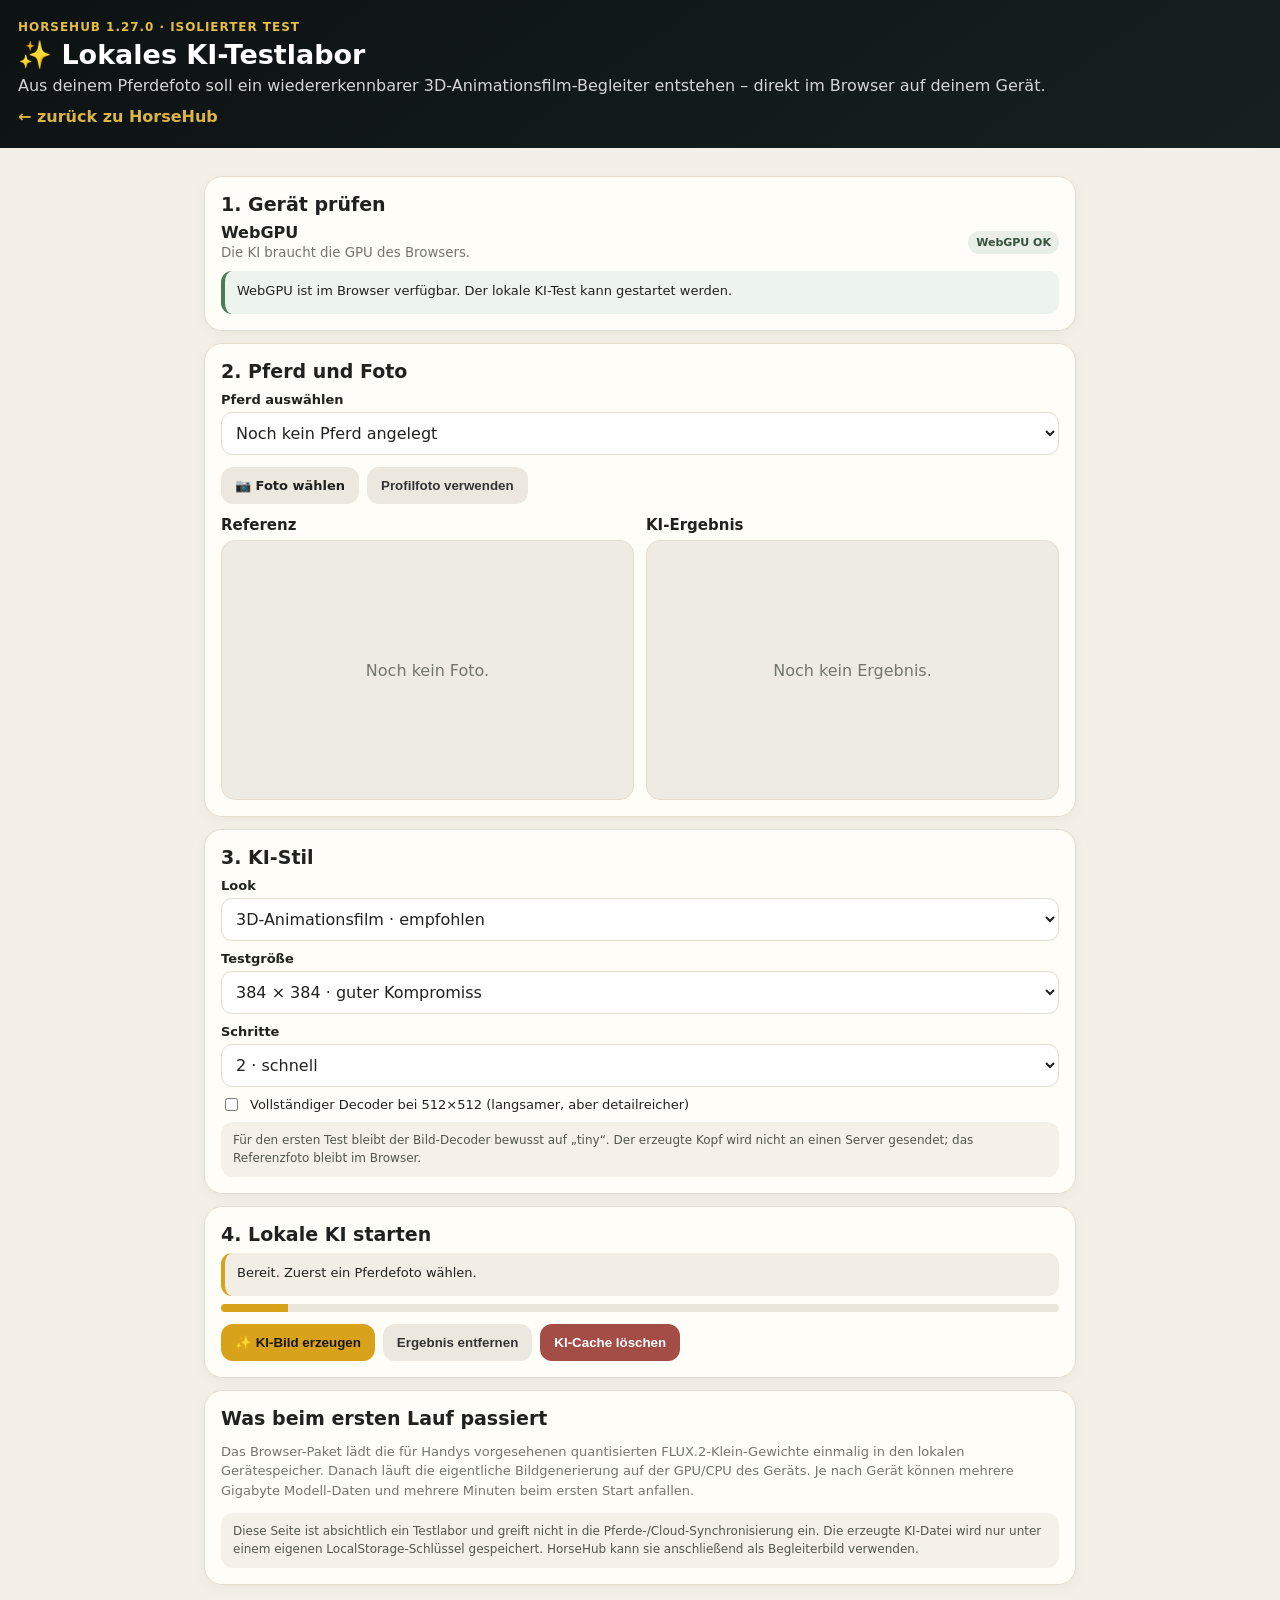
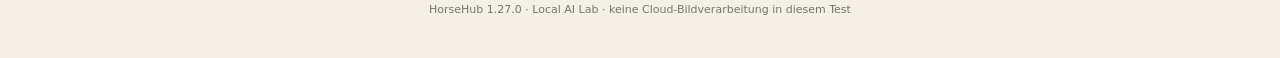
==== horse-companion-ai-lab.html @ 8774c2db "Add files via upload" ====
<!doctype html>
<html lang="de">
<head>
<meta charset="utf-8">
<meta name="viewport" content="width=device-width, initial-scale=1, viewport-fit=cover">
<meta name="theme-color" content="#111517">
<title>HorseHub – Lokales KI-Testlabor</title>
<style>
:root{--bg:#f4efe7;--card:#fffdf8;--ink:#20221f;--muted:#73756e;--accent:#d9a21b;--dark:#111617;--line:#e4dccf;--ok:#4c7b59;--warn:#98611c}
*{box-sizing:border-box}body{margin:0;background:var(--bg);color:var(--ink);font-family:system-ui,-apple-system,BlinkMacSystemFont,"Segoe UI",sans-serif}header{background:linear-gradient(145deg,#0d1213,#17201f);color:#fff;padding:20px 18px 22px}header .eyebrow{font-size:12px;letter-spacing:.08em;text-transform:uppercase;color:#e5bd45;font-weight:800}header h1{margin:5px 0 3px;font-size:27px}header p{margin:0;opacity:.82;line-height:1.45}main{max-width:900px;margin:auto;padding:16px 14px 42px}.card{background:var(--card);border:1px solid var(--line);border-radius:18px;padding:16px;margin:12px 0;box-shadow:0 3px 14px #0000000b}h2{font-size:19px;margin:0 0 8px}h3{font-size:15px;margin:0 0 6px}p{line-height:1.5}.muted{color:var(--muted);font-size:13px}.grid{display:grid;grid-template-columns:repeat(auto-fit,minmax(220px,1fr));gap:12px}.preview{background:#eeebe4;border:1px solid var(--line);border-radius:14px;min-height:260px;display:flex;align-items:center;justify-content:center;overflow:hidden}.preview img{display:block;width:100%;height:100%;max-height:420px;object-fit:contain}.empty{padding:26px;text-align:center;color:var(--muted)}label{display:block;font-size:13px;font-weight:700;margin:10px 0 5px}select,input[type=file]{width:100%;padding:10px;border:1px solid var(--line);border-radius:11px;background:#fff;color:var(--ink);font:inherit}button{border:0;border-radius:12px;padding:11px 14px;background:var(--accent);color:#161616;font-weight:800;cursor:pointer}button.secondary{background:#ece8df;color:#333}button.danger{background:#a44d47;color:#fff}button:disabled{opacity:.55;cursor:not-allowed}.actions{display:flex;gap:8px;flex-wrap:wrap;margin-top:12px}.status{padding:11px 12px;border-radius:11px;background:#f2eee6;border-left:4px solid var(--accent);font-size:13px;line-height:1.4;min-height:43px}.status.ok{border-left-color:var(--ok);background:#edf4ee}.status.warn{border-left-color:var(--warn);background:#fff4e4}.pill{display:inline-block;padding:5px 8px;border-radius:999px;background:#e9eee8;color:#35523d;font-size:11px;font-weight:800}.note{padding:10px 12px;border-radius:12px;background:#f5f1e9;color:#52564e;font-size:12px;line-height:1.45}.progress{height:8px;border-radius:99px;background:#ebe6dc;overflow:hidden;margin-top:8px}.progress>span{display:block;height:100%;width:8%;background:var(--accent);transition:width .25s ease}.model-box{display:grid;grid-template-columns:1fr auto;gap:12px;align-items:center}.model-box b{display:block}.model-box small{color:var(--muted)}.check{display:flex;gap:9px;align-items:center;margin:8px 0;font-size:13px;font-weight:500}.check input{width:auto}.footer{color:var(--muted);font-size:11px;text-align:center;margin-top:18px}.back{display:inline-block;margin-top:10px;color:#dcb545;text-decoration:none;font-weight:700}@media(max-width:520px){.preview{min-height:210px}.card{padding:14px}}
</style>
</head>
<body>
<header>
  <div class="eyebrow">HorseHub 1.27.0 · isolierter Test</div>
  <h1>✨ Lokales KI-Testlabor</h1>
  <p>Aus deinem Pferdefoto soll ein wiedererkennbarer 3D-Animationsfilm-Begleiter entstehen – direkt im Browser auf deinem Gerät.</p>
  <a class="back" href="./index.html">← zurück zu HorseHub</a>
</header>
<main>
  <section class="card">
    <h2>1. Gerät prüfen</h2>
    <div class="model-box"><div><b>WebGPU</b><small>Die KI braucht die GPU des Browsers.</small></div><span id="gpuBadge" class="pill">prüfe …</span></div>
    <div id="gpuNote" class="status" style="margin-top:10px">Prüfe Browser und GPU …</div>
  </section>

  <section class="card">
    <h2>2. Pferd und Foto</h2>
    <label for="horseSelect">Pferd auswählen</label>
    <select id="horseSelect"></select>
    <div class="actions">
      <label style="margin:0;display:inline-flex;align-items:center;gap:8px;background:#ece8df;border-radius:12px;padding:11px 14px;cursor:pointer"><span>📷 Foto wählen</span><input id="photoInput" type="file" accept="image/*" style="display:none"></label>
      <button id="useProfile" type="button" class="secondary">Profilfoto verwenden</button>
    </div>
    <div class="grid" style="margin-top:12px">
      <div><h3>Referenz</h3><div id="sourcePreview" class="preview"><div class="empty">Noch kein Foto.</div></div></div>
      <div><h3>KI-Ergebnis</h3><div id="resultPreview" class="preview"><div class="empty">Noch kein Ergebnis.</div></div></div>
    </div>
  </section>

  <section class="card">
    <h2>3. KI-Stil</h2>
    <label for="styleSelect">Look</label>
    <select id="styleSelect">
      <option value="film">3D-Animationsfilm · empfohlen</option>
      <option value="realism">3D + möglichst realistisch</option>
      <option value="friendly">3D + freundlicher Begleiter</option>
    </select>
    <label for="qualitySelect">Testgröße</label>
    <select id="qualitySelect">
      <option value="256">256 × 256 · schneller Ersttest</option>
      <option value="384" selected>384 × 384 · guter Kompromiss</option>
      <option value="512">512 × 512 · höhere Qualität</option>
    </select>
    <label for="stepsSelect">Schritte</label>
    <select id="stepsSelect">
      <option value="2" selected>2 · schnell</option>
      <option value="4">4 · schärfer, deutlich langsamer</option>
    </select>
    <label class="check"><input id="fullDecode" type="checkbox"> Vollständiger Decoder bei 512×512 (langsamer, aber detailreicher)</label>
    <div class="note">Für den ersten Test bleibt der Bild-Decoder bewusst auf „tiny“. Der erzeugte Kopf wird nicht an einen Server gesendet; das Referenzfoto bleibt im Browser.</div>
  </section>

  <section class="card">
    <h2>4. Lokale KI starten</h2>
    <div id="status" class="status">Bereit. Zuerst ein Pferdefoto wählen.</div>
    <div class="progress"><span id="progressBar"></span></div>
    <div class="actions">
      <button id="generateBtn" type="button">✨ KI-Bild erzeugen</button>
      <button id="clearResultBtn" type="button" class="secondary">Ergebnis entfernen</button>
      <button id="clearCacheBtn" type="button" class="danger">KI-Cache löschen</button>
    </div>
  </section>

  <section class="card">
    <h2>Was beim ersten Lauf passiert</h2>
    <p class="muted">Das Browser-Paket lädt die für Handys vorgesehenen quantisierten FLUX.2-Klein-Gewichte einmalig in den lokalen Gerätespeicher. Danach läuft die eigentliche Bildgenerierung auf der GPU/CPU des Geräts. Je nach Gerät können mehrere Gigabyte Modell-Daten und mehrere Minuten beim ersten Start anfallen.</p>
    <div class="note">Diese Seite ist absichtlich ein Testlabor und greift nicht in die Pferde-/Cloud-Synchronisierung ein. Die erzeugte KI-Datei wird nur unter einem eigenen LocalStorage-Schlüssel gespeichert. HorseHub kann sie anschließend als Begleiterbild verwenden.</div>
  </section>

  <div class="footer">HorseHub 1.27.0 · Local AI Lab · keine Cloud-Bildverarbeitung in diesem Test</div>
</main>
<script src="./horse-companion-ai.js?v=1.27.0"></script>
<script>
(()=>{
  'use strict';
  const AI_KEY='hhCompanionPhotoAI_v1';
  const META_KEY='hhCompanionPhotoAIMeta_v1';
  const PHOTO_KEY='hhCompanionPhotoOriginal_v1';
  const HORSE_KEY='horses';
  const SETTINGS_KEY='hhCompanionSettings_v1';
  const $=id=>document.getElementById(id);
  let source='';
  const read=(k,d)=>{try{return localStorage.getItem(k)||d}catch(_){return d}};
  const readJson=(k,d)=>{try{return JSON.parse(localStorage.getItem(k)||JSON.stringify(d))}catch(_){return d}};
  const esc=s=>String(s??'').replace(/[&<>"']/g,c=>({'&':'&amp;','<':'&lt;','>':'&gt;','"':'&quot;',"'":'&#39;'}[c]));
  function horses(){const hs=readJson(HORSE_KEY,[]);return Array.isArray(hs)?hs:[]}
  function selectedHorse(){const hs=horses();const settings=readJson(SETTINGS_KEY,{});return hs.find(h=>String(h.id)===String(settings.horseId))||hs[0]||null}
  function currentHorse(){const id=$('horseSelect').value;return horses().find(h=>String(h.id)===String(id))||selectedHorse()}
  function setStatus(text,kind=''){const el=$('status');el.className='status '+kind;el.textContent=text}
  function setProgress(f){$('progressBar').style.width=Math.max(0,Math.min(100,f*100))+'%'}
  function renderSource(){const box=$('sourcePreview');box.innerHTML=source?`<img src="${source}" alt="Pferd Referenz">`:'<div class="empty">Noch kein Foto.</div>'}
  function renderResult(){const src=read(AI_KEY,'');$('resultPreview').innerHTML=src?`<img src="${src}" alt="KI Ergebnis">`:'<div class="empty">Noch kein Ergebnis.</div>'}
  function loadHorseOptions(){const hs=horses();const chosen=selectedHorse();$('horseSelect').innerHTML=hs.length?hs.map(h=>`<option value="${esc(h.id)}" ${chosen&&String(h.id)===String(chosen.id)?'selected':''}>${esc(h.name||'Unbenanntes Pferd')}</option>`).join(''):'<option value="">Noch kein Pferd angelegt</option>';const profile=selectedHorse()?.photo||'';const stored=read(PHOTO_KEY,'');source=stored||profile;renderSource();renderResult()}
  function setSourceFromFile(file){if(!file)return;if(file.size>20*1024*1024){setStatus('Bitte ein Bild unter 20 MB wählen.','warn');return}const fr=new FileReader();fr.onload=()=>{source=fr.result;renderSource();localStorage.removeItem(AI_KEY);localStorage.removeItem(META_KEY);renderResult();setStatus('Foto übernommen. Bereit für den KI-Test.','ok')};fr.readAsDataURL(file)}
  function setSourceFromProfile(){const h=currentHorse();if(!h?.photo){setStatus('Das ausgewählte Pferd hat kein gespeichertes Profilfoto.','warn');return}source=h.photo;localStorage.setItem(PHOTO_KEY,h.photo);localStorage.removeItem(AI_KEY);localStorage.removeItem(META_KEY);renderSource();renderResult();setStatus('Profilfoto als Referenz übernommen.','ok')}
  async function run(){if(!source){setStatus('Bitte zuerst ein Pferdefoto auswählen oder das Profilfoto übernehmen.','warn');return}if(!window.HorseHubAI){setStatus('KI-Modul nicht geladen. Bitte Seite neu laden.','warn');return}const width=Number($('qualitySelect').value);const steps=Number($('stepsSelect').value);const fullDecode=$('fullDecode').checked;const style=$('styleSelect').value;$('generateBtn').disabled=true;$('clearCacheBtn').disabled=true;setProgress(.02);setStatus('Starte lokale KI …');const onStatus=e=>{const msg=e.detail||'KI läuft …';setStatus(msg);const m=String(msg).match(/(\d+)%/);if(m)setProgress(Number(m[1])/100)};window.addEventListener('hh-ai-status',onStatus);try{const result=await window.HorseHubAI.generate({source,width,steps,style,fullDecode});if(result){$('resultPreview').innerHTML=`<img src="${result}" alt="Lokales KI Ergebnis">`;setStatus('Fertig. Das KI-Bild wurde lokal gespeichert. In HorseHub kann jetzt „KI-3D-Filmstil“ verwendet werden.','ok');setProgress(1)}else throw new Error('Keine Bildausgabe erhalten.')}catch(err){console.error(err);setStatus('KI-Test fehlgeschlagen: '+(err?.message||String(err)),'warn');setProgress(0)}finally{window.removeEventListener('hh-ai-status',onStatus);$('generateBtn').disabled=false;$('clearCacheBtn').disabled=false}}
  function clearResult(){localStorage.removeItem(AI_KEY);localStorage.removeItem(META_KEY);renderResult();setStatus('KI-Ergebnis entfernt. Das Referenzfoto bleibt erhalten.','ok');setProgress(0);window.dispatchEvent(new Event('hh-ai-updated'))}
  async function clearCache(){try{await window.HorseHubAI.clearCache();localStorage.removeItem(AI_KEY);localStorage.removeItem(META_KEY);renderResult();setStatus('Lokaler KI-Cache wurde entfernt. Beim nächsten Lauf müssen die Modell-Dateien erneut geladen werden.','ok');setProgress(0)}catch(err){setStatus(err?.message||String(err),'warn')}}
  function checkGpu(){const supported=window.HorseHubAI?.isSupported?.()??('gpu' in navigator);$('gpuBadge').textContent=supported?'WebGPU OK':'kein WebGPU';$('gpuBadge').style.background=supported?'#e9eee8':'#fff0dc';$('gpuBadge').style.color=supported?'#35523d':'#7b5423';$('gpuNote').className='status '+(supported?'ok':'warn');$('gpuNote').textContent=supported?'WebGPU ist im Browser verfügbar. Der lokale KI-Test kann gestartet werden.':'WebGPU ist hier nicht verfügbar. Bitte Chrome/Edge aktualisieren bzw. WebGPU aktivieren.'}
  $('photoInput').addEventListener('change',e=>setSourceFromFile(e.target.files?.[0]));$('useProfile').addEventListener('click',setSourceFromProfile);$('horseSelect').addEventListener('change',()=>{const h=currentHorse();if(h?.photo){source=h.photo;localStorage.setItem(PHOTO_KEY,h.photo);renderSource()} });$('generateBtn').addEventListener('click',run);$('clearResultBtn').addEventListener('click',clearResult);$('clearCacheBtn').addEventListener('click',clearCache);window.addEventListener('hh-ai-status',e=>{if(e.detail) setStatus(e.detail)});window.addEventListener('storage',e=>{if([HORSE_KEY,PHOTO_KEY,AI_KEY].includes(e.key)){loadHorseOptions()}});loadHorseOptions();checkGpu();
})();
</script>
</body>
</html>
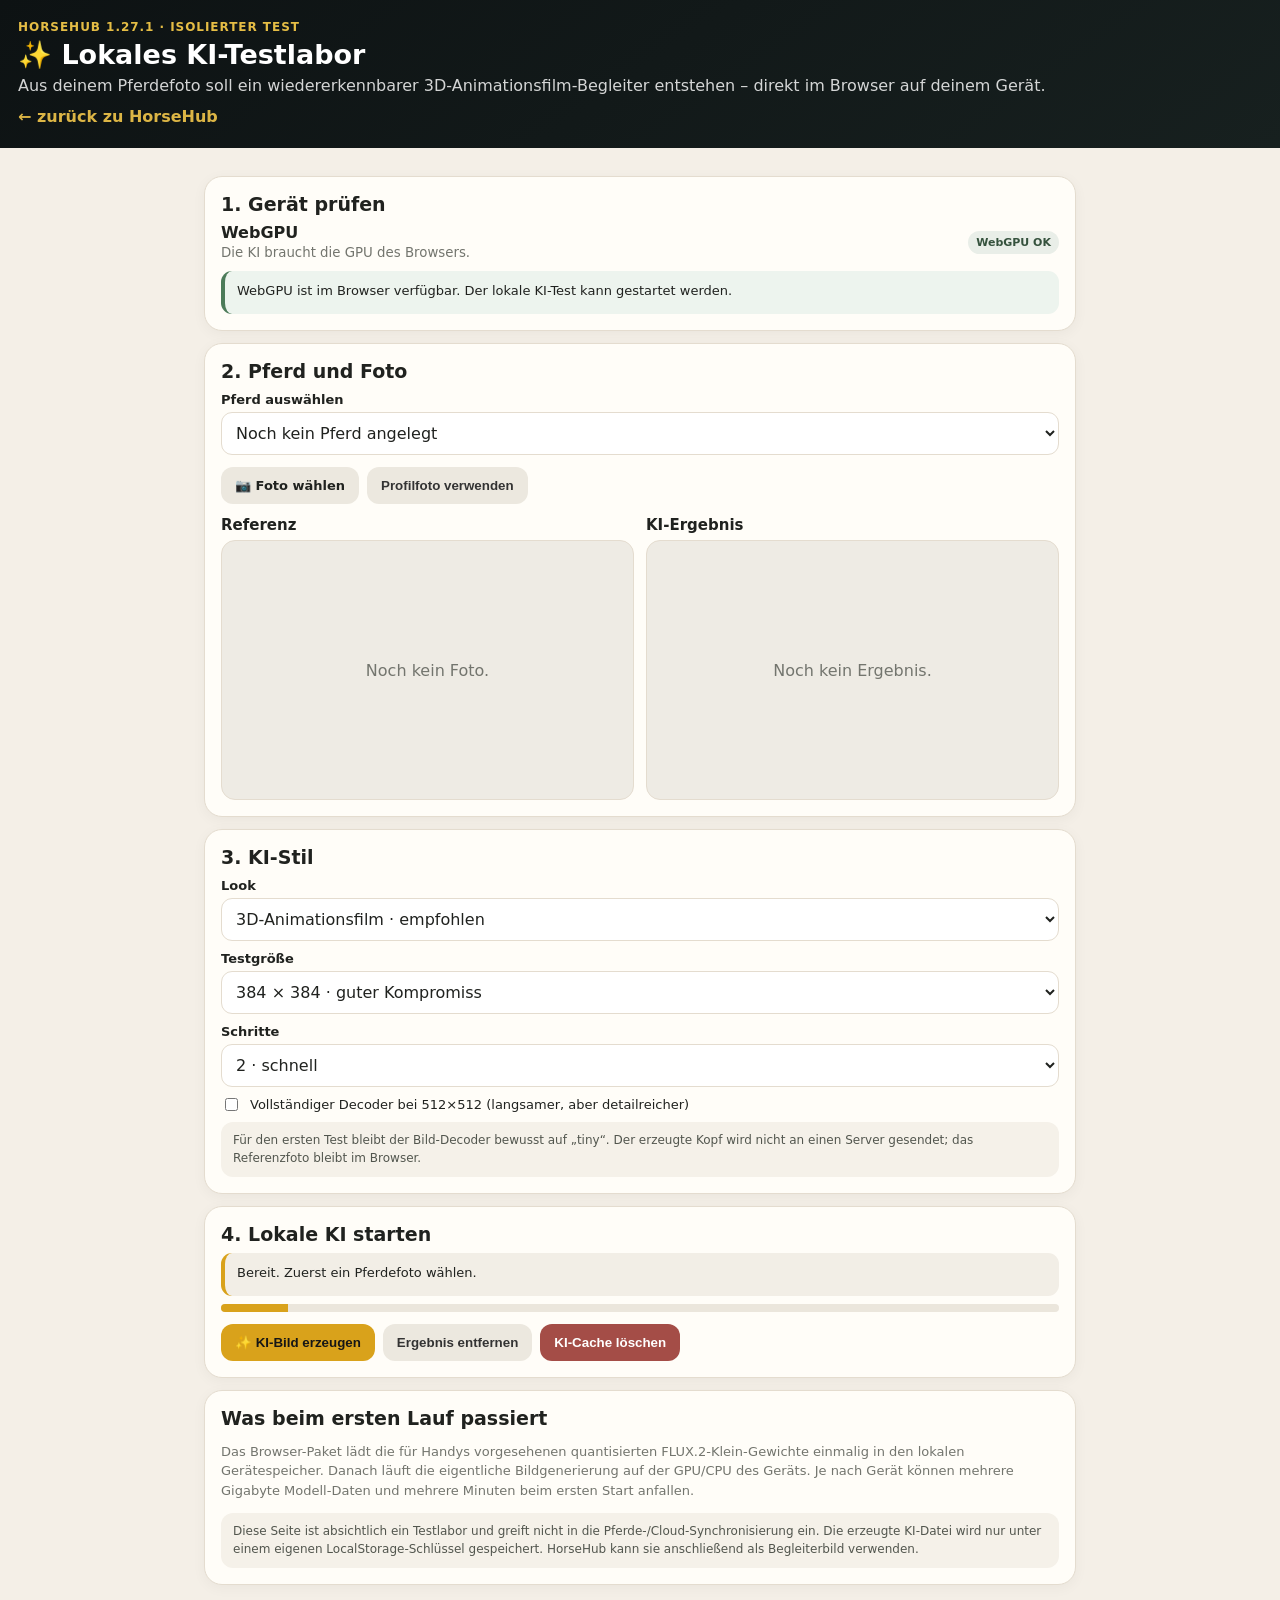
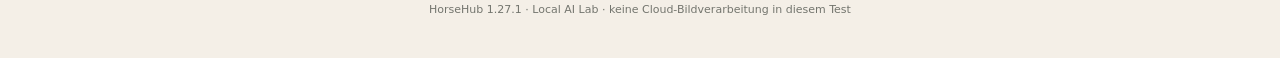
==== commit 88e0a543: "Add files via upload" ====
--- a/horse-companion-ai-lab.html
+++ b/horse-companion-ai-lab.html
@@ -12,7 +12,7 @@
 </head>
 <body>
 <header>
-  <div class="eyebrow">HorseHub 1.27.0 · isolierter Test</div>
+  <div class="eyebrow">HorseHub 1.27.1 · isolierter Test</div>
   <h1>✨ Lokales KI-Testlabor</h1>
   <p>Aus deinem Pferdefoto soll ein wiedererkennbarer 3D-Animationsfilm-Begleiter entstehen – direkt im Browser auf deinem Gerät.</p>
   <a class="back" href="./index.html">← zurück zu HorseHub</a>
@@ -78,9 +78,9 @@
     <div class="note">Diese Seite ist absichtlich ein Testlabor und greift nicht in die Pferde-/Cloud-Synchronisierung ein. Die erzeugte KI-Datei wird nur unter einem eigenen LocalStorage-Schlüssel gespeichert. HorseHub kann sie anschließend als Begleiterbild verwenden.</div>
   </section>
 
-  <div class="footer">HorseHub 1.27.0 · Local AI Lab · keine Cloud-Bildverarbeitung in diesem Test</div>
+  <div class="footer">HorseHub 1.27.1 · Local AI Lab · keine Cloud-Bildverarbeitung in diesem Test</div>
 </main>
-<script src="./horse-companion-ai.js?v=1.27.0"></script>
+<script src="./horse-companion-ai.js?v=1.27.1"></script>
 <script>
 (()=>{
   'use strict';
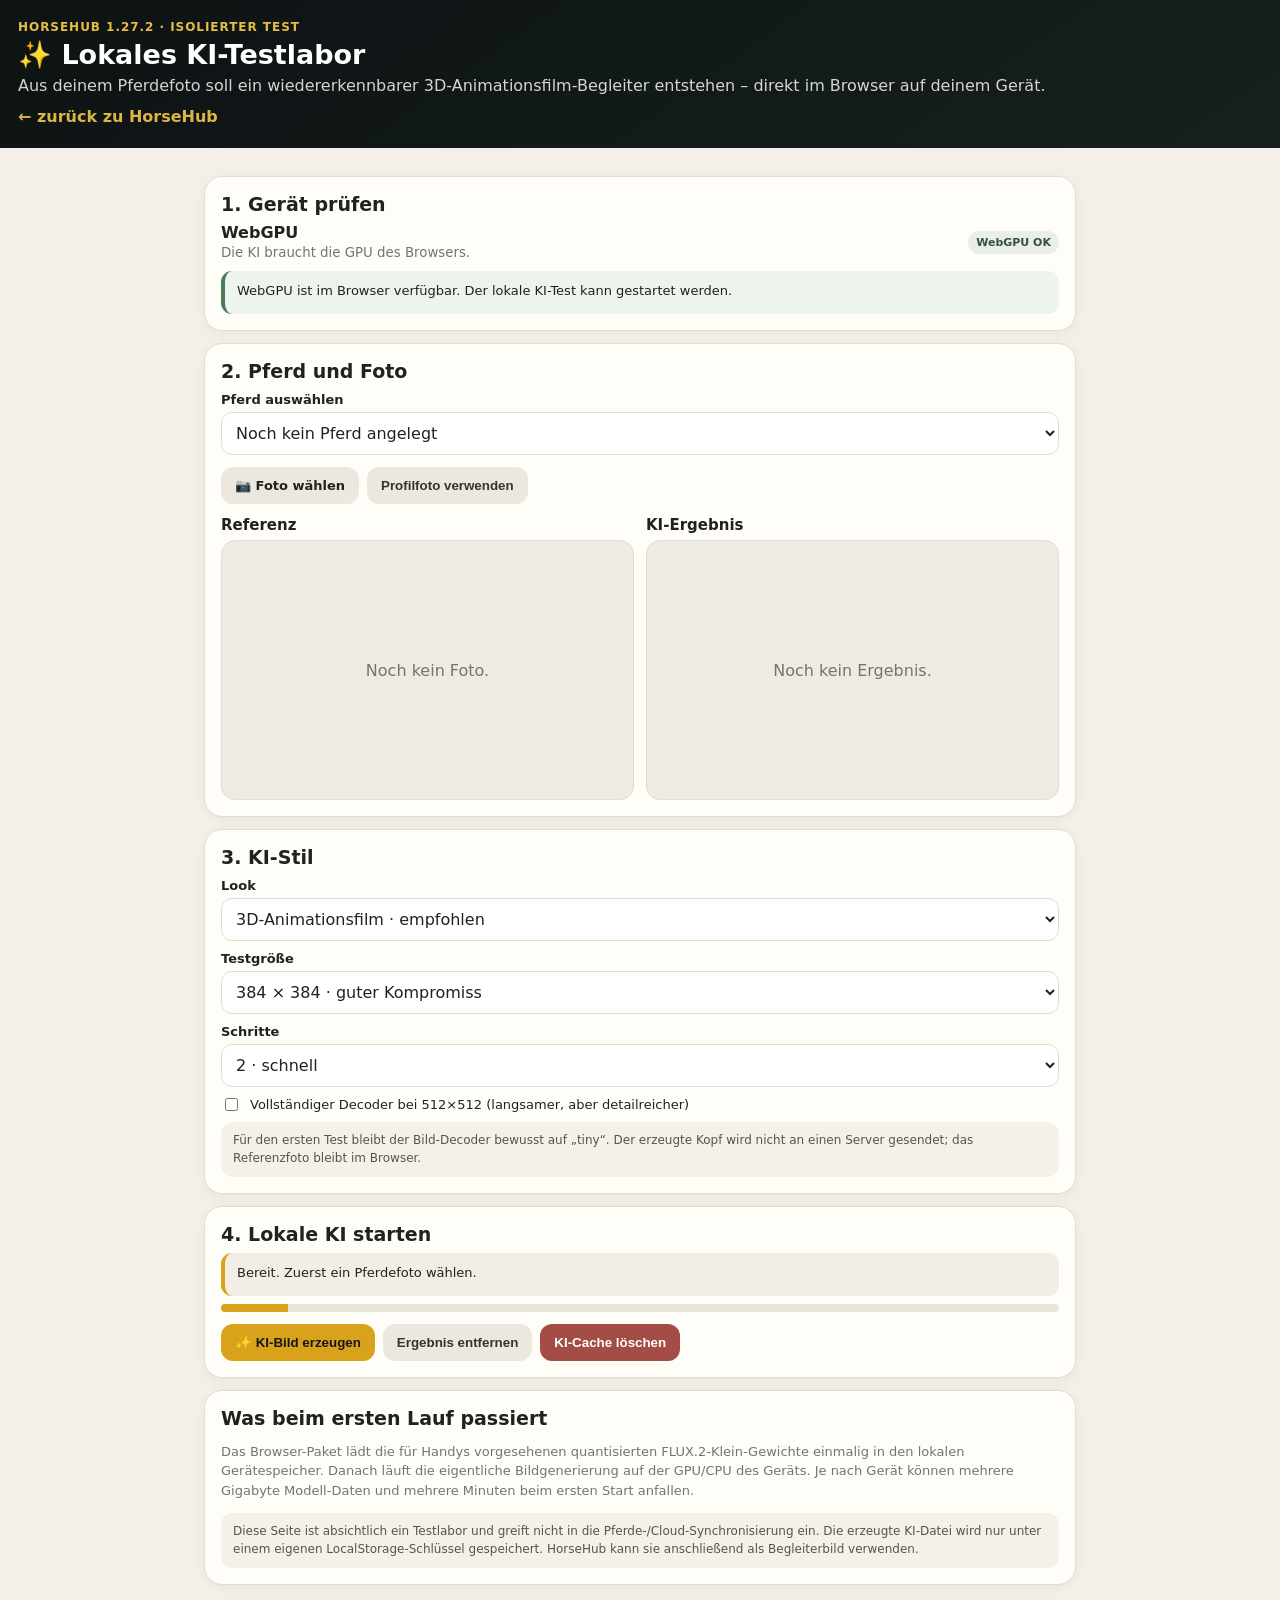
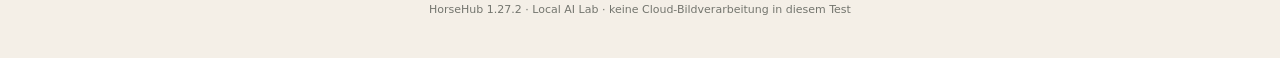
==== commit c84ab9aa: "Add files via upload" ====
--- a/horse-companion-ai-lab.html
+++ b/horse-companion-ai-lab.html
@@ -12,7 +12,7 @@
 </head>
 <body>
 <header>
-  <div class="eyebrow">HorseHub 1.27.1 · isolierter Test</div>
+  <div class="eyebrow">HorseHub 1.27.2 · isolierter Test</div>
   <h1>✨ Lokales KI-Testlabor</h1>
   <p>Aus deinem Pferdefoto soll ein wiedererkennbarer 3D-Animationsfilm-Begleiter entstehen – direkt im Browser auf deinem Gerät.</p>
   <a class="back" href="./index.html">← zurück zu HorseHub</a>
@@ -78,9 +78,9 @@
     <div class="note">Diese Seite ist absichtlich ein Testlabor und greift nicht in die Pferde-/Cloud-Synchronisierung ein. Die erzeugte KI-Datei wird nur unter einem eigenen LocalStorage-Schlüssel gespeichert. HorseHub kann sie anschließend als Begleiterbild verwenden.</div>
   </section>
 
-  <div class="footer">HorseHub 1.27.1 · Local AI Lab · keine Cloud-Bildverarbeitung in diesem Test</div>
+  <div class="footer">HorseHub 1.27.2 · Local AI Lab · keine Cloud-Bildverarbeitung in diesem Test</div>
 </main>
-<script src="./horse-companion-ai.js?v=1.27.1"></script>
+<script src="./horse-companion-ai.js?v=1.27.2"></script>
 <script>
 (()=>{
   'use strict';
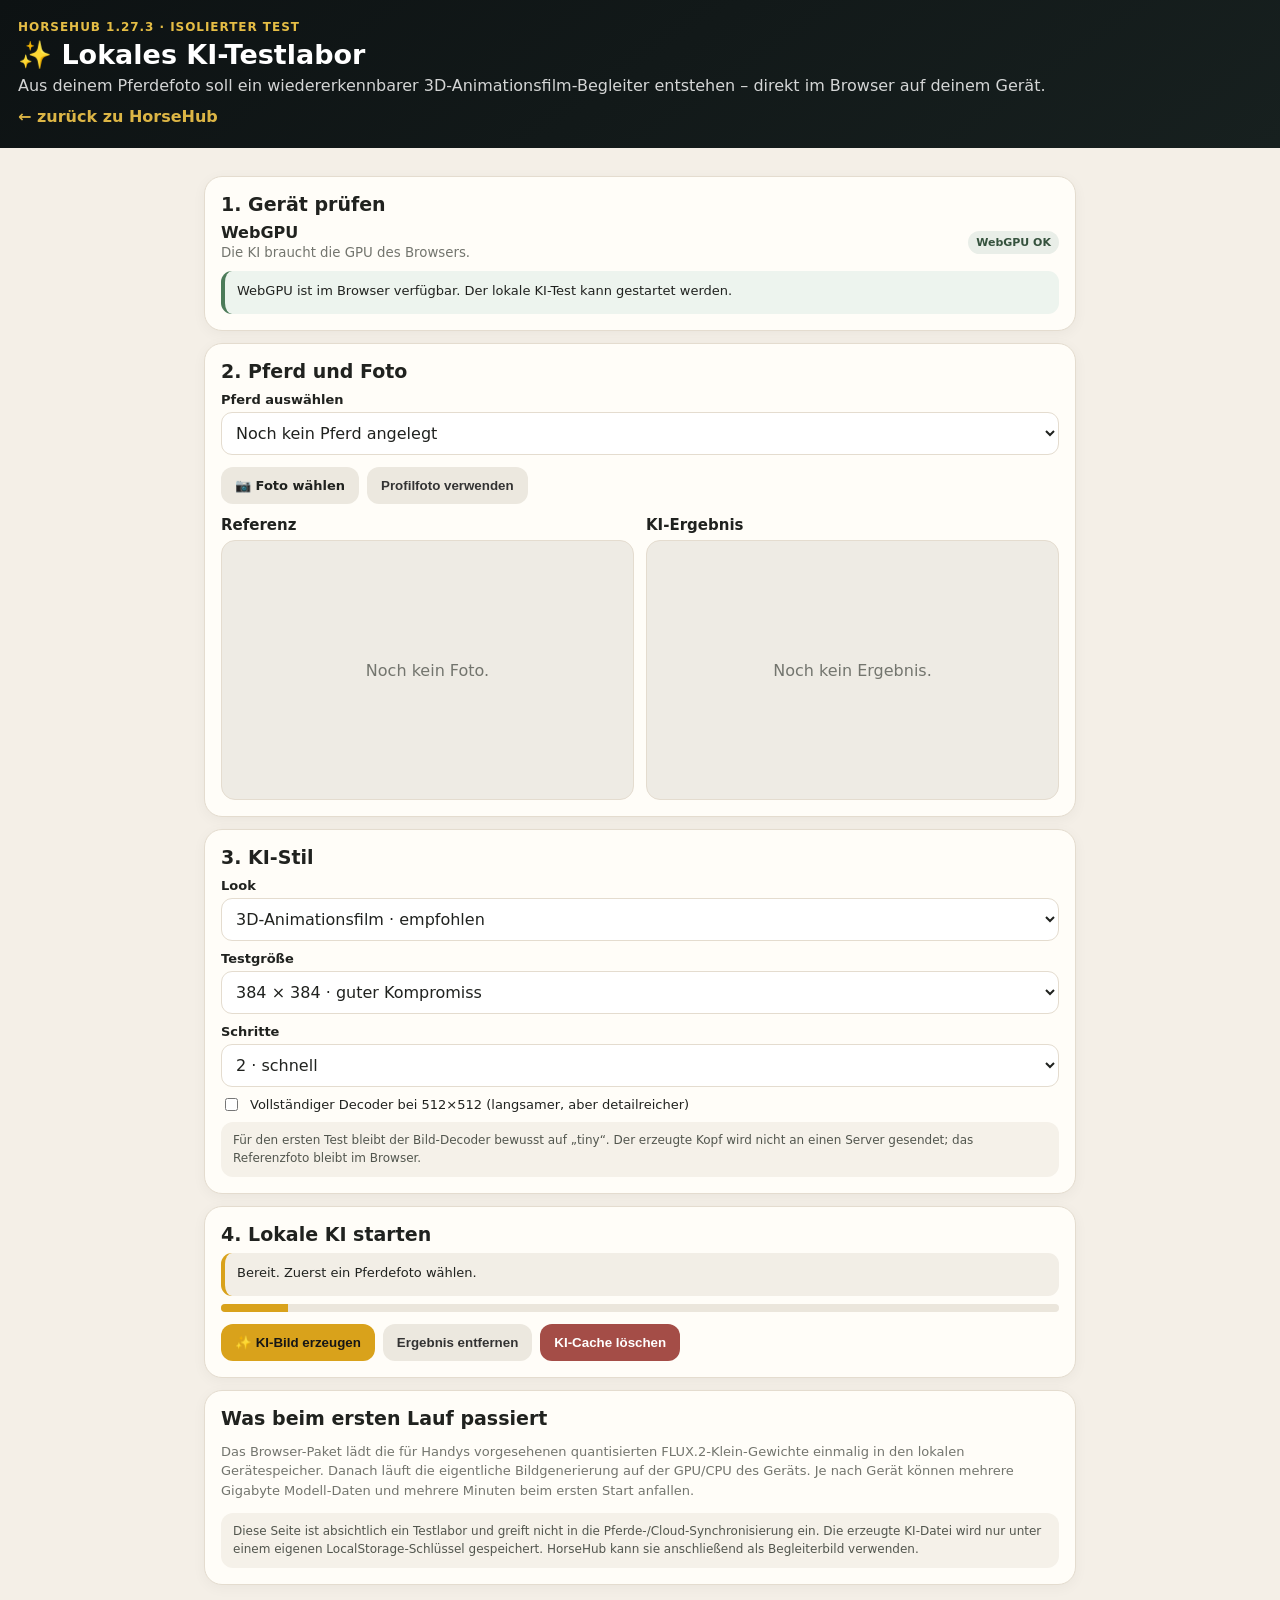
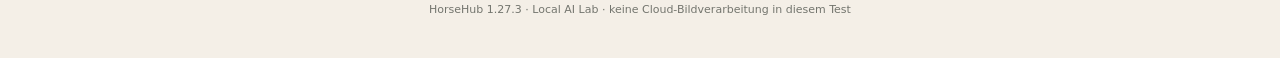
==== commit ce04f5fb: "Add files via upload" ====
--- a/horse-companion-ai-lab.html
+++ b/horse-companion-ai-lab.html
@@ -12,7 +12,7 @@
 </head>
 <body>
 <header>
-  <div class="eyebrow">HorseHub 1.27.2 · isolierter Test</div>
+  <div class="eyebrow">HorseHub 1.27.3 · isolierter Test</div>
   <h1>✨ Lokales KI-Testlabor</h1>
   <p>Aus deinem Pferdefoto soll ein wiedererkennbarer 3D-Animationsfilm-Begleiter entstehen – direkt im Browser auf deinem Gerät.</p>
   <a class="back" href="./index.html">← zurück zu HorseHub</a>
@@ -78,9 +78,9 @@
     <div class="note">Diese Seite ist absichtlich ein Testlabor und greift nicht in die Pferde-/Cloud-Synchronisierung ein. Die erzeugte KI-Datei wird nur unter einem eigenen LocalStorage-Schlüssel gespeichert. HorseHub kann sie anschließend als Begleiterbild verwenden.</div>
   </section>
 
-  <div class="footer">HorseHub 1.27.2 · Local AI Lab · keine Cloud-Bildverarbeitung in diesem Test</div>
+  <div class="footer">HorseHub 1.27.3 · Local AI Lab · keine Cloud-Bildverarbeitung in diesem Test</div>
 </main>
-<script src="./horse-companion-ai.js?v=1.27.2"></script>
+<script src="./horse-companion-ai.js?v=1.27.3"></script>
 <script>
 (()=>{
   'use strict';
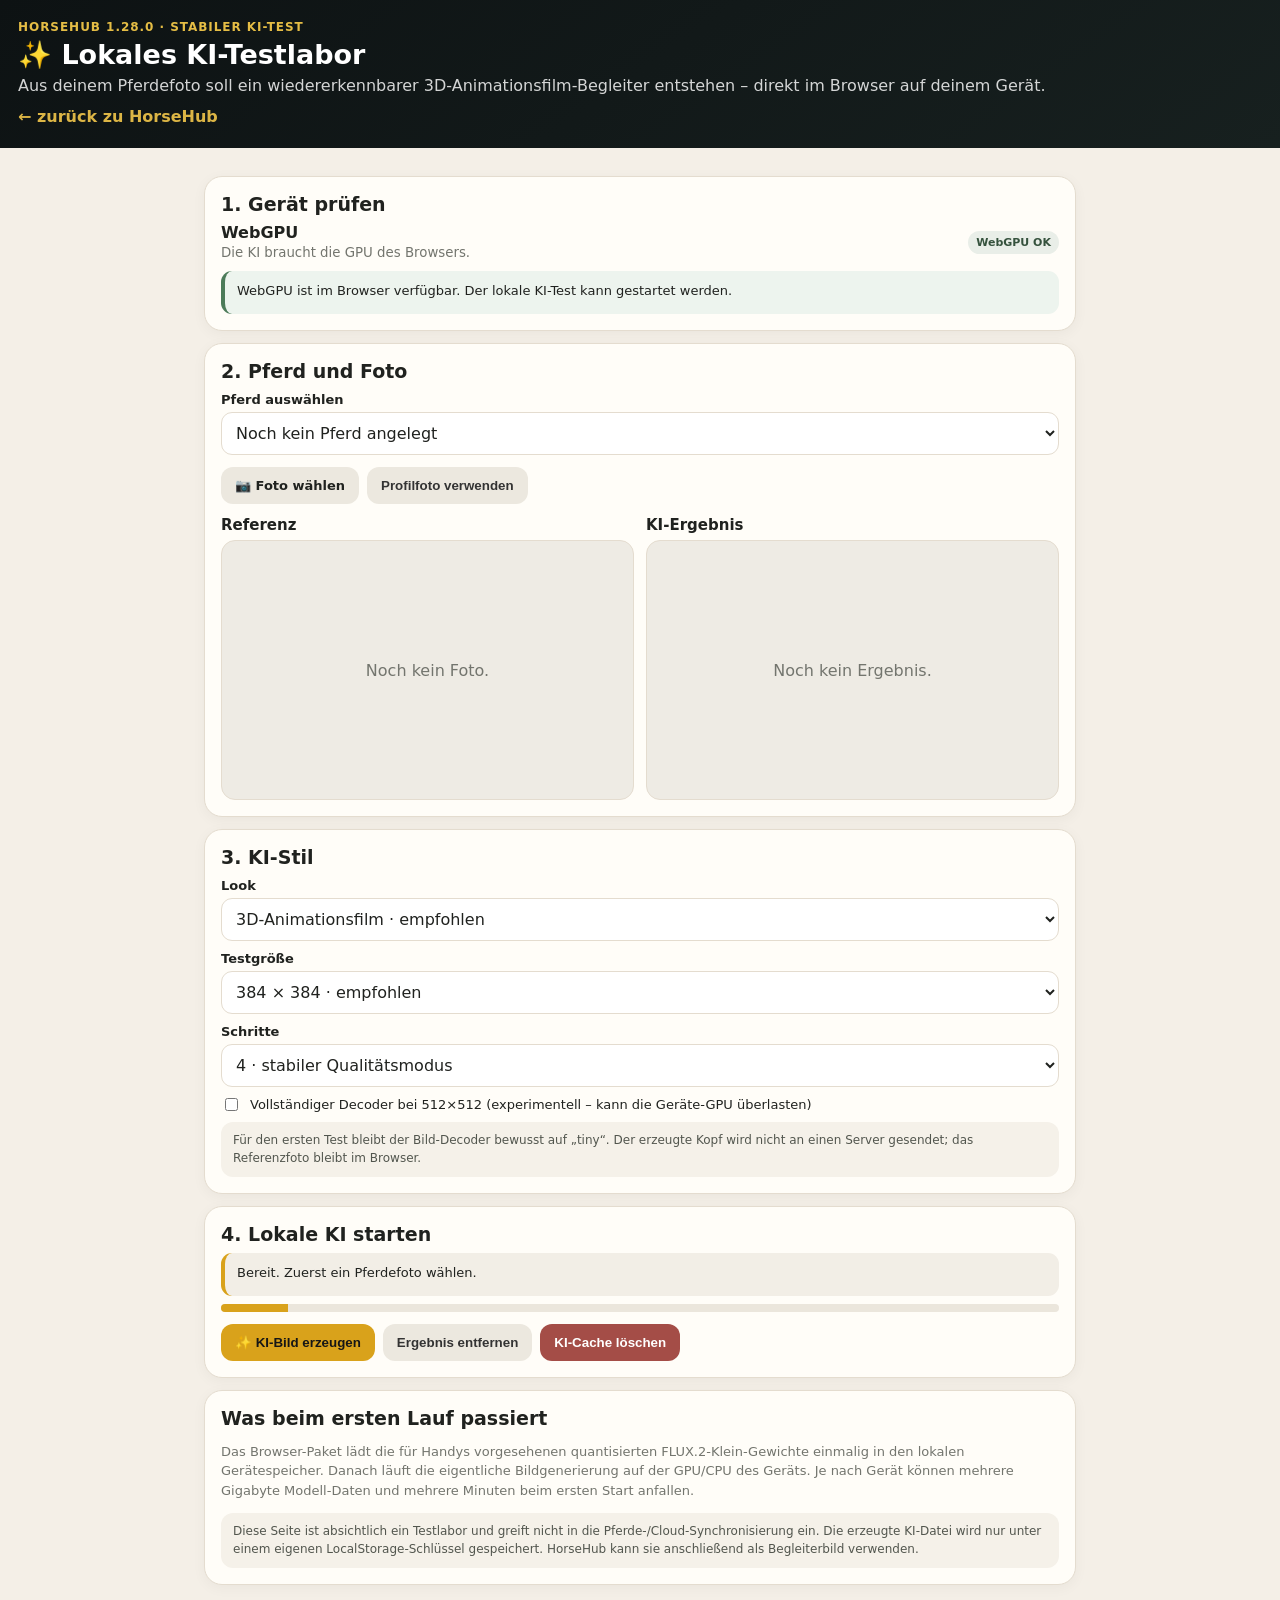
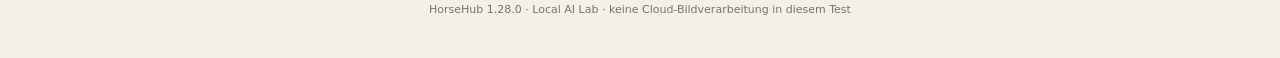
==== commit 0fa800c5: "Add files via upload" ====
--- a/horse-companion-ai-lab.html
+++ b/horse-companion-ai-lab.html
@@ -12,7 +12,7 @@
 </head>
 <body>
 <header>
-  <div class="eyebrow">HorseHub 1.27.3 · isolierter Test</div>
+  <div class="eyebrow">HorseHub 1.28.0 · stabiler KI-Test</div>
   <h1>✨ Lokales KI-Testlabor</h1>
   <p>Aus deinem Pferdefoto soll ein wiedererkennbarer 3D-Animationsfilm-Begleiter entstehen – direkt im Browser auf deinem Gerät.</p>
   <a class="back" href="./index.html">← zurück zu HorseHub</a>
@@ -49,15 +49,15 @@
     <label for="qualitySelect">Testgröße</label>
     <select id="qualitySelect">
       <option value="256">256 × 256 · schneller Ersttest</option>
-      <option value="384" selected>384 × 384 · guter Kompromiss</option>
+      <option value="384" selected>384 × 384 · empfohlen</option>
       <option value="512">512 × 512 · höhere Qualität</option>
     </select>
     <label for="stepsSelect">Schritte</label>
     <select id="stepsSelect">
-      <option value="2" selected>2 · schnell</option>
-      <option value="4">4 · schärfer, deutlich langsamer</option>
+      <option value="2">2 · schnell</option>
+      <option value="4" selected>4 · stabiler Qualitätsmodus</option>
     </select>
-    <label class="check"><input id="fullDecode" type="checkbox"> Vollständiger Decoder bei 512×512 (langsamer, aber detailreicher)</label>
+    <label class="check"><input id="fullDecode" type="checkbox"> Vollständiger Decoder bei 512×512 (experimentell – kann die Geräte-GPU überlasten)</label>
     <div class="note">Für den ersten Test bleibt der Bild-Decoder bewusst auf „tiny“. Der erzeugte Kopf wird nicht an einen Server gesendet; das Referenzfoto bleibt im Browser.</div>
   </section>
 
@@ -78,9 +78,9 @@
     <div class="note">Diese Seite ist absichtlich ein Testlabor und greift nicht in die Pferde-/Cloud-Synchronisierung ein. Die erzeugte KI-Datei wird nur unter einem eigenen LocalStorage-Schlüssel gespeichert. HorseHub kann sie anschließend als Begleiterbild verwenden.</div>
   </section>
 
-  <div class="footer">HorseHub 1.27.3 · Local AI Lab · keine Cloud-Bildverarbeitung in diesem Test</div>
+  <div class="footer">HorseHub 1.28.0 · Local AI Lab · keine Cloud-Bildverarbeitung in diesem Test</div>
 </main>
-<script src="./horse-companion-ai.js?v=1.27.3"></script>
+<script src="./horse-companion-ai.js?v=1.28.0"></script>
 <script>
 (()=>{
   'use strict';
